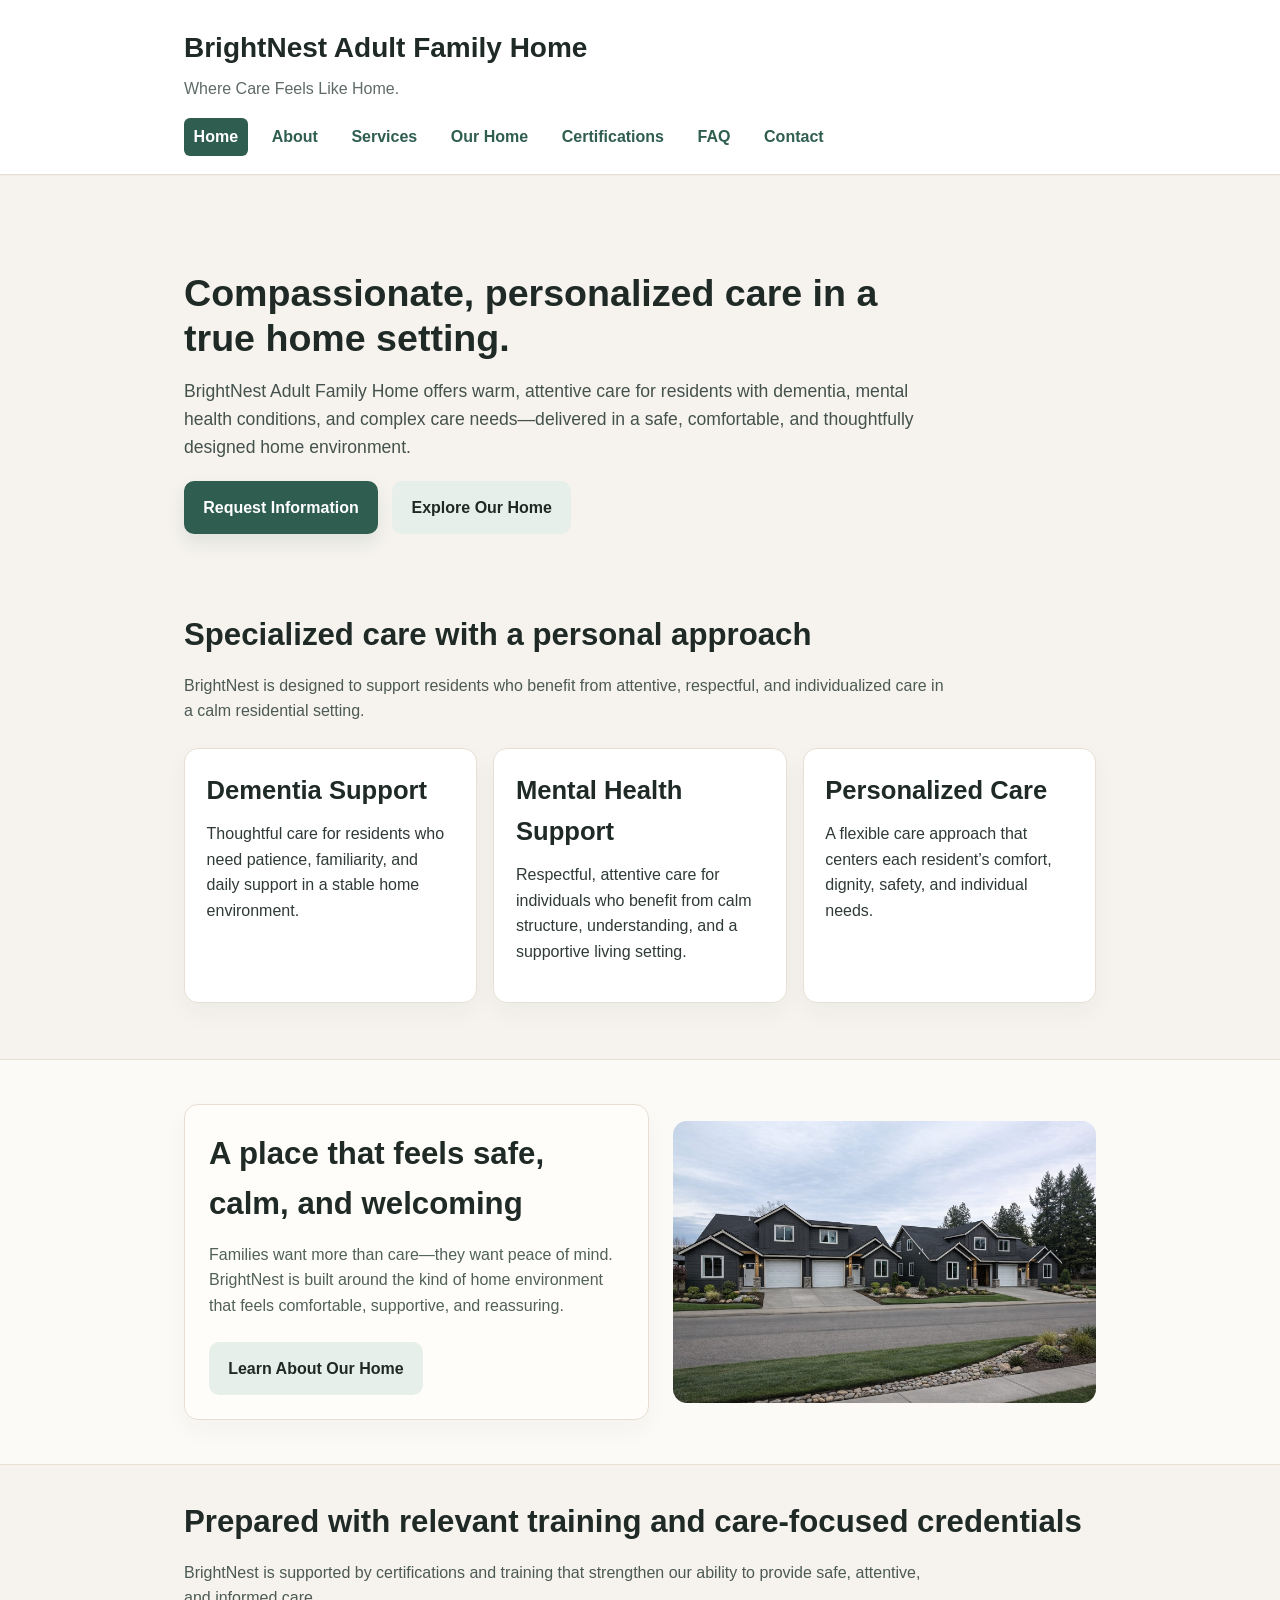
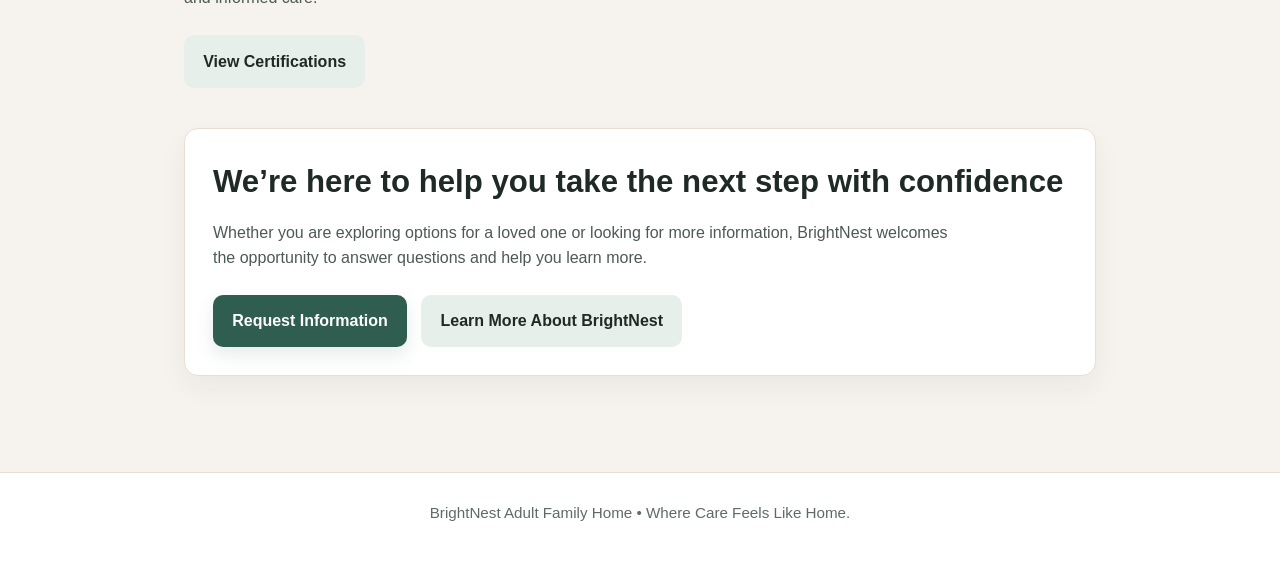
==== index.html @ c759abc0 "Update index.html" ====
<!DOCTYPE html>
<html lang="en">
<head>
  <meta charset="UTF-8" />
  <meta name="viewport" content="width=device-width, initial-scale=1.0" />
  <title>BrightNest Adult Family Home</title>
  <meta name="description" content="BrightNest Adult Family Home — Where Care Feels Like Home." />
  <link rel="stylesheet" href="assets/css/styles.css" />
</head>
<body>

  <header>
    <div class="container">
      <h1>BrightNest Adult Family Home</h1>
      <p>Where Care Feels Like Home.</p>
  
      <nav>
        <a href="index.html" class="active">Home</a>
        <a href="pages/about.html">About</a>
        <a href="pages/services.html">Services</a>
        <a href="pages/our-home.html">Our Home</a>
        <a href="pages/certifications.html">Certifications</a>
        <a href="pages/faq.html">FAQ</a>
        <a href="pages/contact.html">Contact</a>
      </nav>
    </div>
  </header>

  <main>
    
    <section class="hero">
      <div class="container">
        <h2>Compassionate, personalized care in a true home setting.</h2>
        <p>
          BrightNest Adult Family Home offers warm, attentive care for residents with
          dementia, mental health conditions, and complex care needs—delivered in a safe,
          comfortable, and thoughtfully designed home environment.
        </p>
  
        <div class="cta-row">
          <a class="button" href="pages/contact.html">Request Information</a>
          <a class="button button-secondary" href="pages/our-home.html">Explore Our Home</a>
        </div>
      </div>
    </section>

    <section>
      <div class="container">
        <h2 class="section-heading">Specialized care with a personal approach</h2>
        <p class="section-subtext">
          BrightNest is designed to support residents who benefit from attentive, respectful,
          and individualized care in a calm residential setting.
        </p>
  
        <div class="card-grid">
          <div class="card">
            <h2>Dementia Support</h2>
            <p>
              Thoughtful care for residents who need patience, familiarity, and daily support
              in a stable home environment.
            </p>
          </div>
  
          <div class="card">
            <h2>Mental Health Support</h2>
            <p>
              Respectful, attentive care for individuals who benefit from calm structure,
              understanding, and a supportive living setting.
            </p>
          </div>
  
          <div class="card">
            <h2>Personalized Care</h2>
            <p>
              A flexible care approach that centers each resident’s comfort, dignity,
              safety, and individual needs.
            </p>
          </div>
        </div>
      </div>
    </section>

    <section class="soft-section">
      <div class="container">
        <div class="split-layout">
          <div class="warm-panel">
            <h2 class="section-heading">A place that feels safe, calm, and welcoming</h2>
            <p class="section-subtext note-text">
              Families want more than care—they want peace of mind. BrightNest is built around
              the kind of home environment that feels comfortable, supportive, and reassuring.
            </p>
    
            <div class="cta-row">
              <a class="button button-secondary" href="pages/our-home.html">Learn About Our Home</a>
            </div>
          </div>

          <div class="split-image">
            <img src="assets/images/home/brightnest-exterior-front.jpeg" alt="Exterior front view of BrightNest Adult Family Home" />
          </div>
          
        </div>
      </div>
    </section>

    <section>
      <div class="container">
        <h2 class="section-heading">Prepared with relevant training and care-focused credentials</h2>
        <p class="section-subtext">
          BrightNest is supported by certifications and training that strengthen our ability
          to provide safe, attentive, and informed care.
        </p>
  
        <div class="cta-row">
          <a class="button button-secondary" href="pages/certifications.html">View Certifications</a>
        </div>
      </div>
    </section>

    <section>
      <div class="container">
        <div class="cta-panel">
          <h2 class="section-heading">We’re here to help you take the next step with confidence</h2>
          <p class="section-subtext">
            Whether you are exploring options for a loved one or looking for more information,
            BrightNest welcomes the opportunity to answer questions and help you learn more.
          </p>
  
          <div class="cta-row">
            <a class="button" href="pages/contact.html">Request Information</a>
            <a class="button button-secondary" href="pages/about.html">Learn More About BrightNest</a>
          </div>
        </div>
      </div>
    </section>

  </main>

  <footer>
    <div class="site-footer-inner">
      <p>BrightNest Adult Family Home • Where Care Feels Like Home.</p>
    </div>
  </footer>

  <script src="assets/js/main.js"></script>
</body>
</html>
---- assets/css/styles.css ----
/* =========================
   BrightNest Base Styles
   ========================= */

* {
  box-sizing: border-box;
}

body {
  margin: 0;
  font-family: Arial, sans-serif;
  color: #2f3a36;
  background-color: #f6f3ee;
  line-height: 1.6;
}

img {
  max-width: 100%;
  height: auto;
  display: block;
}

a {
  color: #2f5d50;
  text-decoration: none;
}

a:hover {
  text-decoration: underline;
}

header {
  background-color: #ffffff;
  border-bottom: 1px solid #e7dfd4;
  padding: 1.6rem 1.5rem 1.1rem;
  box-shadow: 0 1px 0 rgba(0, 0, 0, 0.02);
}

header h1 {
  margin: 0;
  font-size: 1.75rem;
  color: #1f2a26;
}

header p {
  margin: 0.35rem 0 1rem;
  color: #5f6b66;
}

nav {
  display: flex;
  flex-wrap: wrap;
  gap: 0.9rem;
}

nav a {
  font-weight: 600;
  padding: 0.4rem 0.6rem;
  border-radius: 6px;
}

nav a:hover {
  background-color: #eef3ef;
  text-decoration: none;
}

nav a.active {
  background-color: #2f5d50;
  color: #ffffff;
}

main {
  padding: 2.5rem 0 3.5rem;
}

section {
  margin-bottom: 2.5rem;
}

h2 {
  font-size: 1.6rem;
  color: #1f2a26;
  margin-top: 0;
}

p {
  margin-top: 0;
}

footer {
  background-color: #ffffff;
  border-top: 1px solid #e7dfd4;
  padding: 1.75rem 1.5rem;
  color: #5f6b66;
  font-size: 0.95rem;
  text-align: center;
}

.site-footer-inner {
  max-width: 960px;
  margin: 0 auto;
  padding: 0 1.5rem;
}

.hero {
  padding: 3.5rem 0 2.25rem;
  text-align: left;
}

.hero h2 {
  font-size: 2.35rem;
  line-height: 1.2;
  margin-bottom: 1rem;
  max-width: 760px;
}

.hero p {
  font-size: 1.1rem;
  max-width: 760px;
  color: #44514c;
}

.page-intro {
  margin-bottom: 2rem;
}

.card {
  background-color: #ffffff;
  border: 1px solid #e7dfd4;
  border-radius: 14px;
  padding: 1.35rem;
  margin-bottom: 1rem;
  box-shadow: 0 10px 24px rgba(31, 42, 38, 0.04);
}

.cta-row {
  display: flex;
  flex-wrap: wrap;
  gap: 0.9rem;
  margin-top: 1.25rem;
}

.button {
  display: inline-block;
  background-color: #2f5d50;
  color: #ffffff;
  padding: 0.85rem 1.2rem;
  border-radius: 10px;
  font-weight: 600;
  text-decoration: none;
  box-shadow: 0 8px 18px rgba(47, 93, 80, 0.12);
}

.button:hover {
  text-decoration: none;
  opacity: 0.92;
}

.button-secondary {
  background-color: #e6efe9;
  color: #1f2a26;
  box-shadow: none;
}

.section-heading {
  margin-bottom: 0.8rem;
  font-size: 1.95rem;
}

.section-subtext {
  max-width: 760px;
  margin-bottom: 1.5rem;
  color: #4c5954;
}

.card-grid {
  display: grid;
  gap: 1rem;
  grid-template-columns: repeat(auto-fit, minmax(220px, 1fr));
}

.soft-section {
  background-color: #fcfaf7;
  border-top: 1px solid #e7dfd4;
  border-bottom: 1px solid #e7dfd4;
  padding: 2.75rem 0;
  margin: 2rem 0;
}

.cta-panel {
  background-color: #ffffff;
  border: 1px solid #e7dfd4;
  border-radius: 14px;
  padding: 1.75rem;
  box-shadow: 0 12px 28px rgba(31, 42, 38, 0.05);
}

.container {
  max-width: 960px;
  margin: 0 auto;
  padding: 0 1.5rem;
}

.image-placeholder {
  background-color: #ece6dd;
  border: 1px solid #ddd3c6;
  border-radius: 14px;
  min-height: 260px;
  display: flex;
  align-items: center;
  justify-content: center;
  color: #6a756f;
  font-weight: 600;
  text-align: center;
  padding: 1rem;
}


.split-image {
  min-height: 260px;
  border-radius: 14px;
  overflow: hidden;
}

.split-image img {
  width: 100%;
  height: 100%;
  object-fit: cover;
  display: block;
}

.split-layout {
  display: grid;
  grid-template-columns: 1.1fr 1fr;
  gap: 1.5rem;
  align-items: center;
}

.warm-panel {
  background-color: #fffdf9;
  border: 1px solid #e7dfd4;
  border-radius: 14px;
  padding: 1.5rem;
  box-shadow: 0 10px 24px rgba(31, 42, 38, 0.04);
}

.note-text {
  color: #50605a;
}

.card h2 {
  margin-top: 0;
  margin-bottom: 0.6rem;
}

@media (max-width: 820px) {
  .split-layout {
    grid-template-columns: 1fr;
  }

  .image-placeholder {
    min-height: 220px;
  }

   .split-image {
     min-height: 220px;
  }
}

@media (max-width: 640px) {
  header h1 {
    font-size: 1.45rem;
  }

  .hero h2 {
    font-size: 1.85rem;
  }

  main {
    padding: 2rem 0 2.75rem;
  }

  .container {
    padding: 0 1rem;
  }
  .site-footer-inner {
    padding: 0 1rem;
  }

}
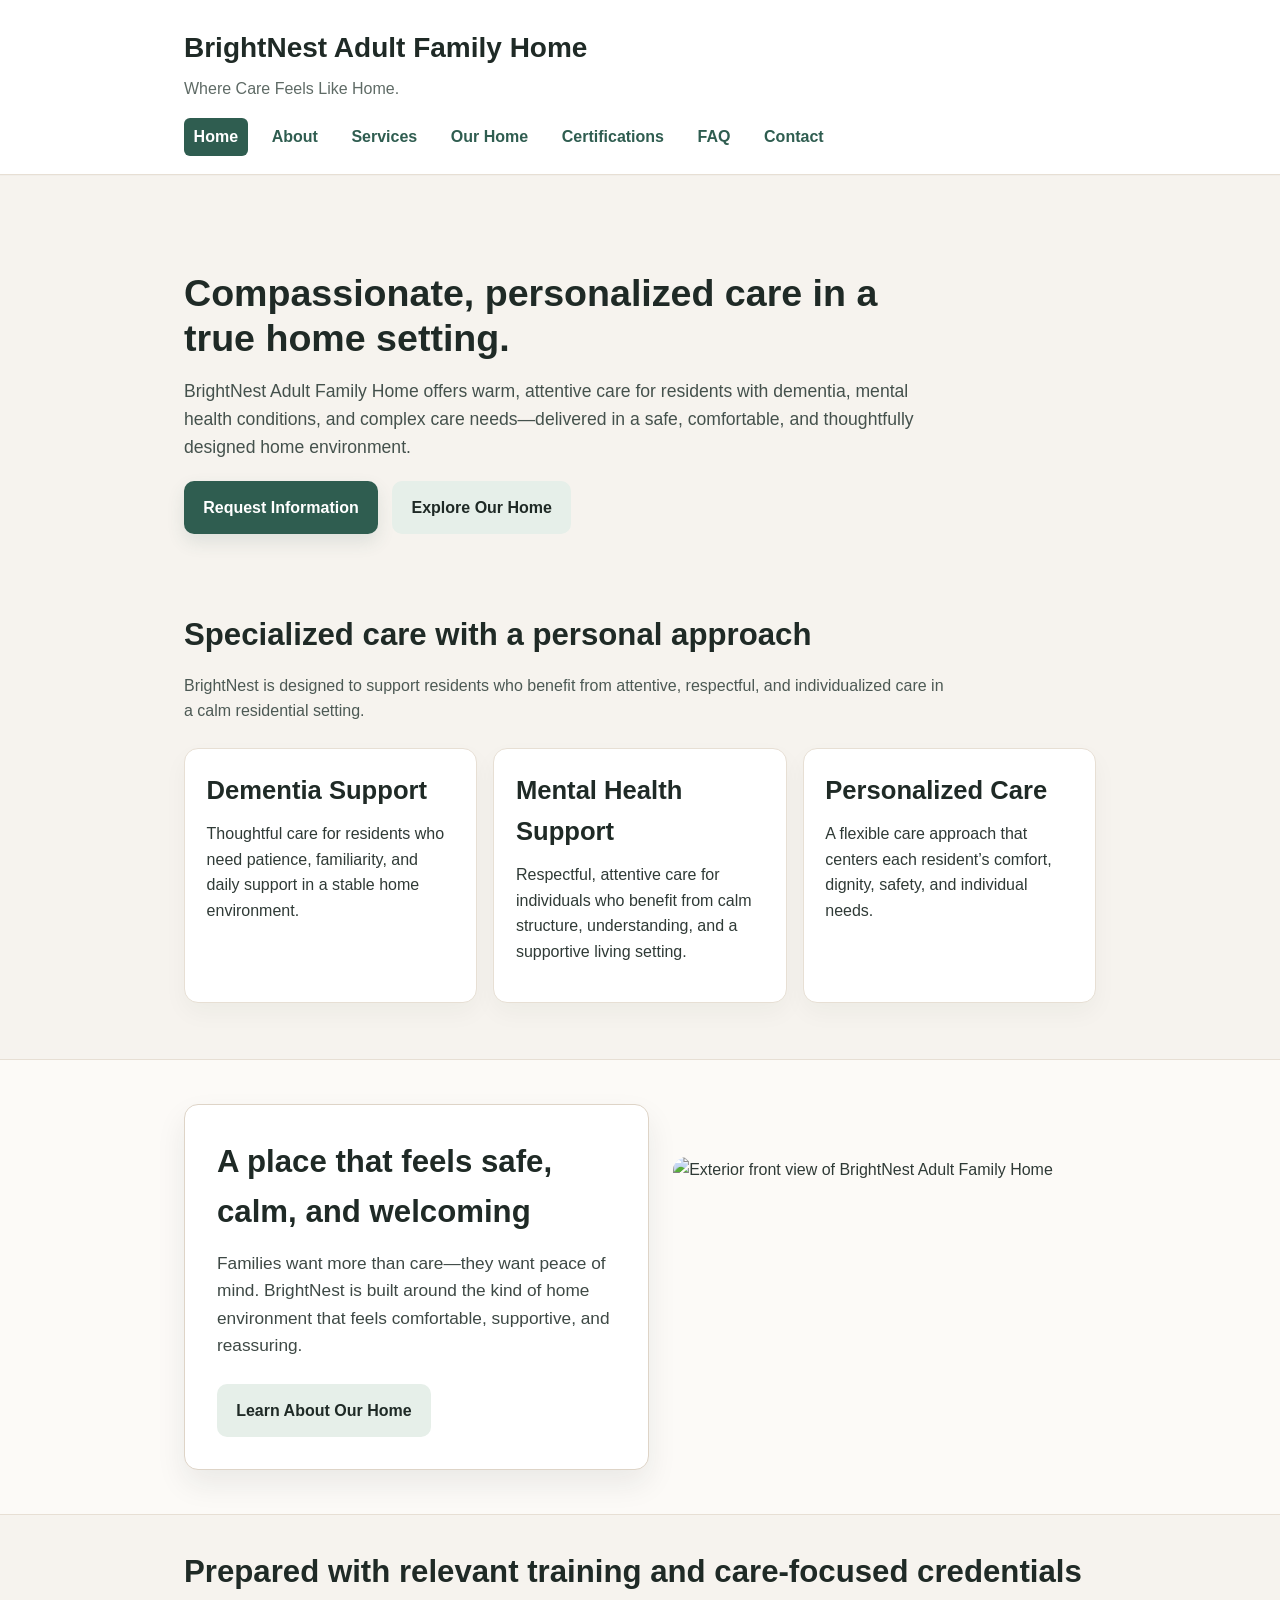
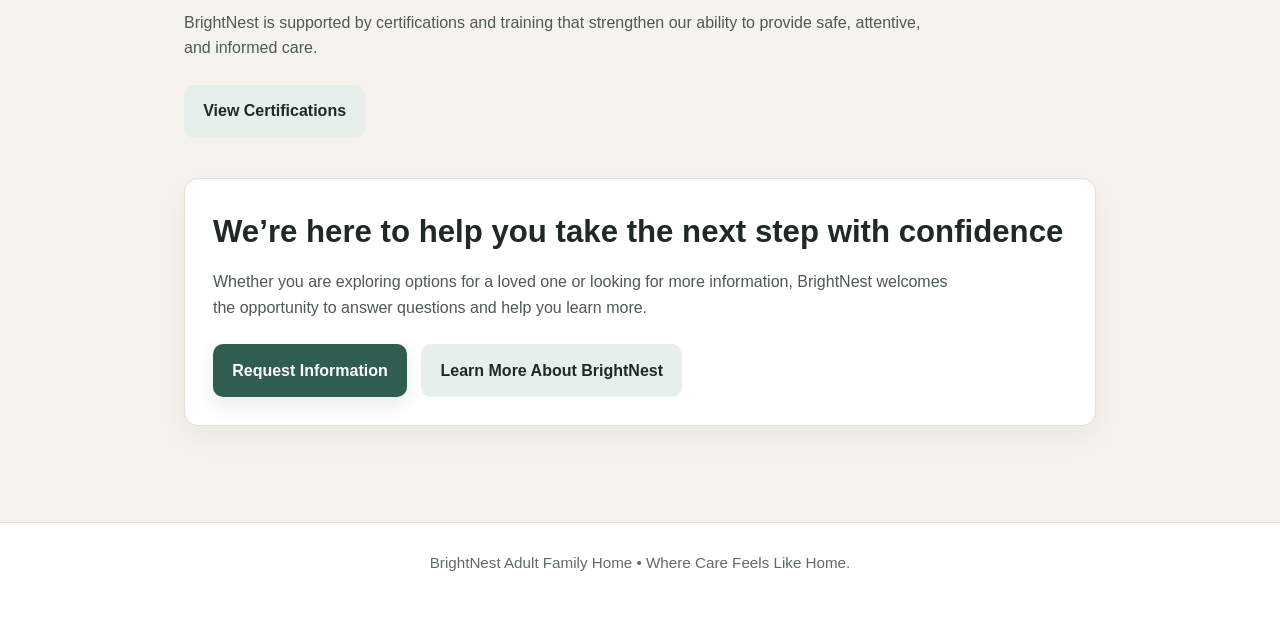
==== commit 36871ed8: "Update index.html" ====
--- a/index.html
+++ b/index.html
@@ -96,7 +96,7 @@
           </div>
 
           <div class="split-image">
-            <img src="assets/images/home/brightnest-exterior-front.jpeg" alt="Exterior front view of BrightNest Adult Family Home" />
+            <img src="assets/images/home/brightnest-exterior-front.jpg" alt="Exterior front view of BrightNest Adult Family Home" />
           </div>
           
         </div>
--- a/assets/css/styles.css
+++ b/assets/css/styles.css
@@ -237,15 +237,16 @@
 }
 
 .warm-panel {
-  background-color: #fffdf9;
-  border: 1px solid #e7dfd4;
-  border-radius: 14px;
-  padding: 1.5rem;
-  box-shadow: 0 10px 24px rgba(31, 42, 38, 0.04);
+  background-color: #ffffff;
+  border: 1px solid #ded4c7;
+  border-radius: 14px;
+  padding: 2rem;
+  box-shadow: 0 14px 30px rgba(31, 42, 38, 0.08);
 }
 
 .note-text {
-  color: #50605a;
+  color: #3e4945;
+  font-size: 1.08rem;
 }
 
 .card h2 {
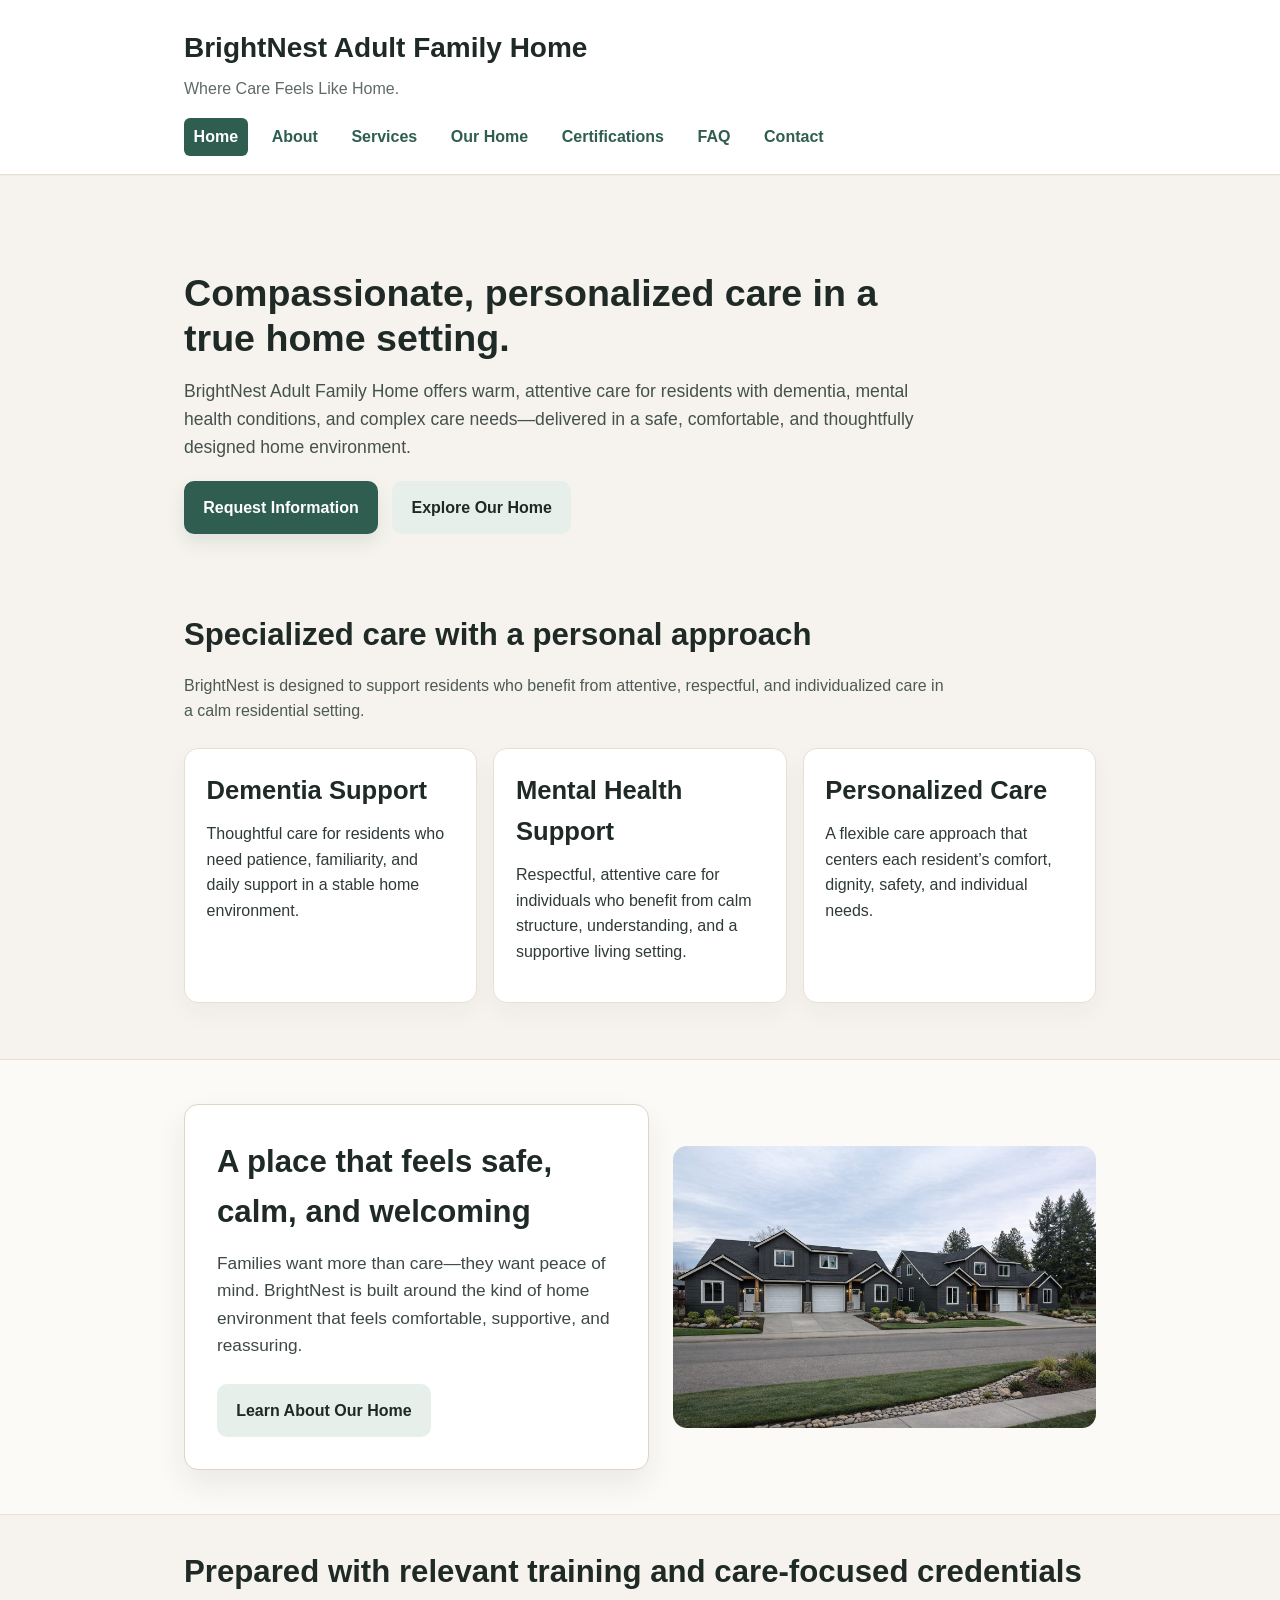
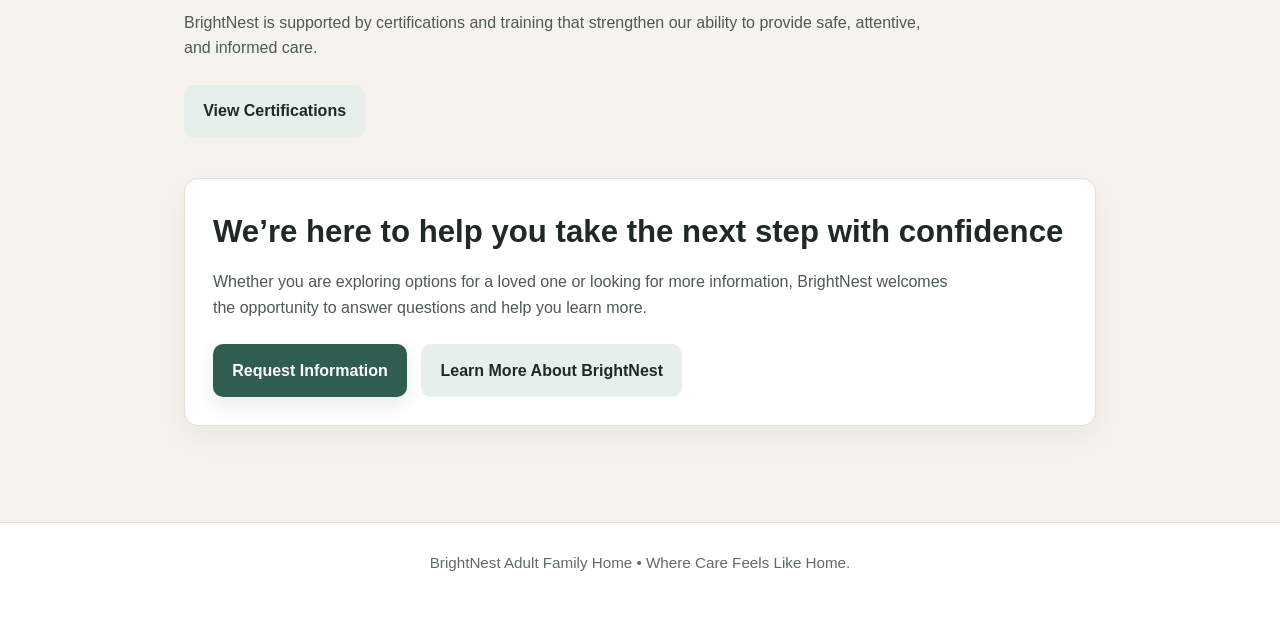
==== commit 564e73a3: "Update index.html" ====
--- a/index.html
+++ b/index.html
@@ -96,7 +96,7 @@
           </div>
 
           <div class="split-image">
-            <img src="assets/images/home/brightnest-exterior-front.jpg" alt="Exterior front view of BrightNest Adult Family Home" />
+            <img src="assets/images/home/brightnest-exterior-front.jpeg" alt="Exterior front view of BrightNest Adult Family Home" />
           </div>
           
         </div>
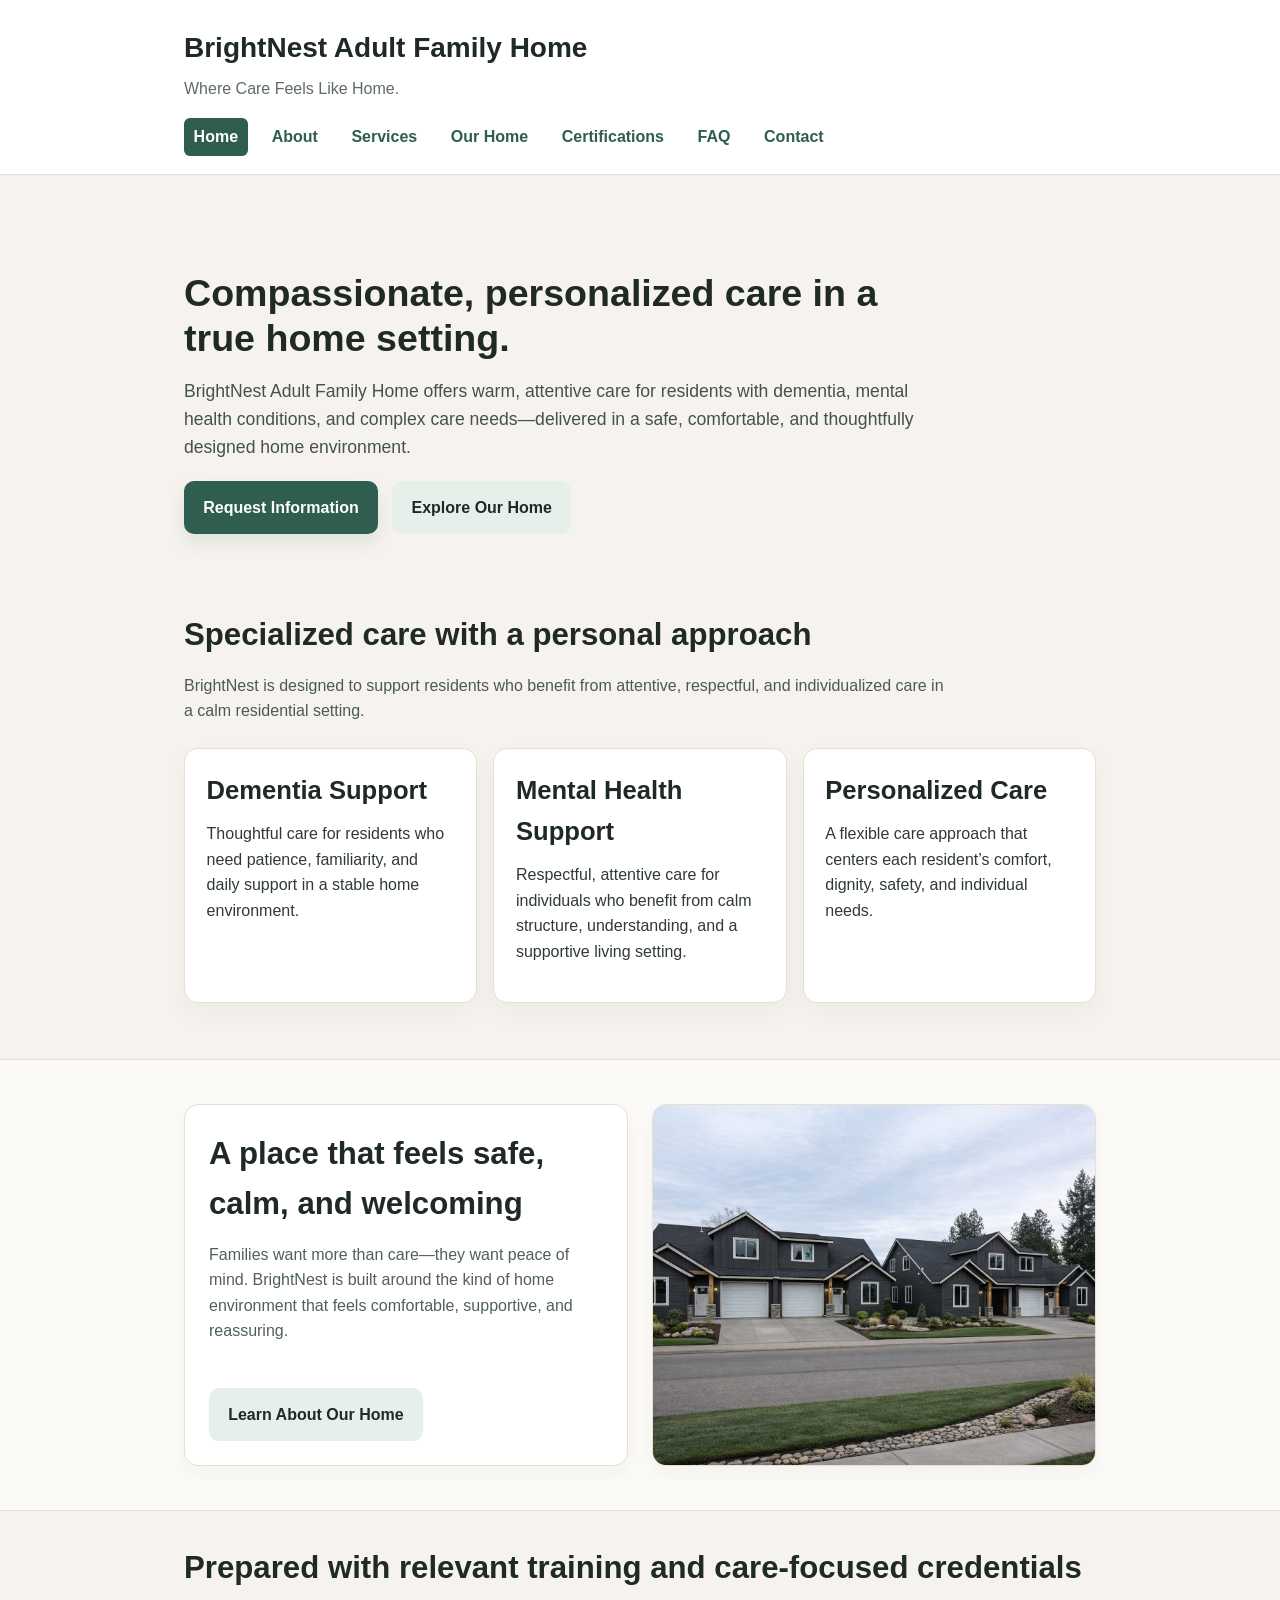
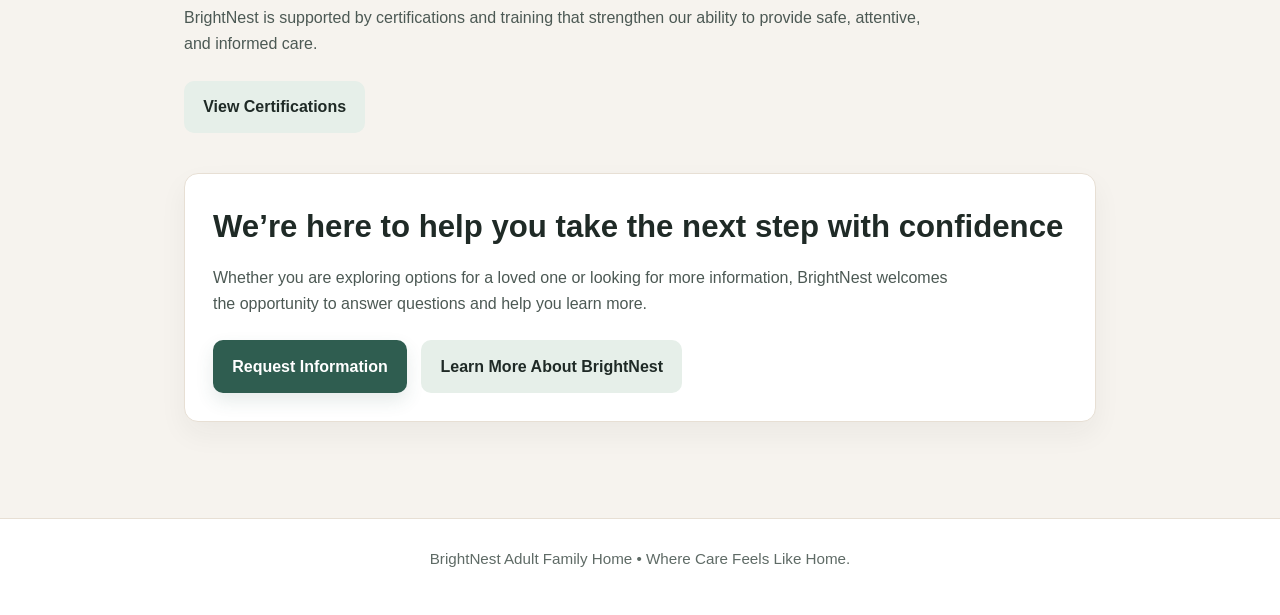
==== commit f4587416: "Update index.html" ====
--- a/index.html
+++ b/index.html
@@ -94,11 +94,12 @@
               <a class="button button-secondary" href="pages/our-home.html">Learn About Our Home</a>
             </div>
           </div>
-
           <div class="split-image">
-            <img src="assets/images/home/brightnest-exterior-front.jpeg" alt="Exterior front view of BrightNest Adult Family Home" />
+            <img src="assets/images/home/brightnest-exterior-front.jpeg" alt="Exterior view of BrightNest Adult Family Home" />
+            <p class="image-caption">
+              BrightNest Adult Family Home — a safe, residential environment designed for comfort, dignity, and attentive care.
+            </p>
           </div>
-          
         </div>
       </div>
     </section>
--- a/assets/css/styles.css
+++ b/assets/css/styles.css
@@ -215,11 +215,36 @@
   padding: 1rem;
 }
 
+/* =========================
+   FINAL BALANCED SPLIT LAYOUT
+   ========================= */
+
+.split-layout {
+  display: grid;
+  grid-template-columns: 1fr 1fr;
+  gap: 1.5rem;
+  align-items: stretch;
+}
+
+.warm-panel {
+  background-color: #ffffff;
+  border: 1px solid #e7dfd4;
+  border-radius: 14px;
+  padding: 1.5rem;
+  box-shadow: 0 8px 18px rgba(31, 42, 38, 0.04);
+  display: flex;
+  flex-direction: column;
+  justify-content: center;
+}
 
 .split-image {
   min-height: 260px;
+  border: 1px solid #e7dfd4;
   border-radius: 14px;
   overflow: hidden;
+  background-color: #ffffff;
+  box-shadow: 0 8px 18px rgba(31, 42, 38, 0.04);
+  display: flex;
 }
 
 .split-image img {
@@ -229,24 +254,8 @@
   display: block;
 }
 
-.split-layout {
-  display: grid;
-  grid-template-columns: 1.1fr 1fr;
-  gap: 1.5rem;
-  align-items: center;
-}
-
-.warm-panel {
-  background-color: #ffffff;
-  border: 1px solid #ded4c7;
-  border-radius: 14px;
-  padding: 2rem;
-  box-shadow: 0 14px 30px rgba(31, 42, 38, 0.08);
-}
-
 .note-text {
-  color: #3e4945;
-  font-size: 1.08rem;
+  color: #50605a;
 }
 
 .card h2 {
@@ -254,6 +263,10 @@
   margin-bottom: 0.6rem;
 }
 
+/* =========================
+   RESPONSIVE
+   ========================= */
+
 @media (max-width: 820px) {
   .split-layout {
     grid-template-columns: 1fr;
@@ -263,8 +276,8 @@
     min-height: 220px;
   }
 
-   .split-image {
-     min-height: 220px;
+  .split-image {
+    min-height: 220px;
   }
 }
 
@@ -284,8 +297,8 @@
   .container {
     padding: 0 1rem;
   }
+
   .site-footer-inner {
     padding: 0 1rem;
   }
-
-}
+}
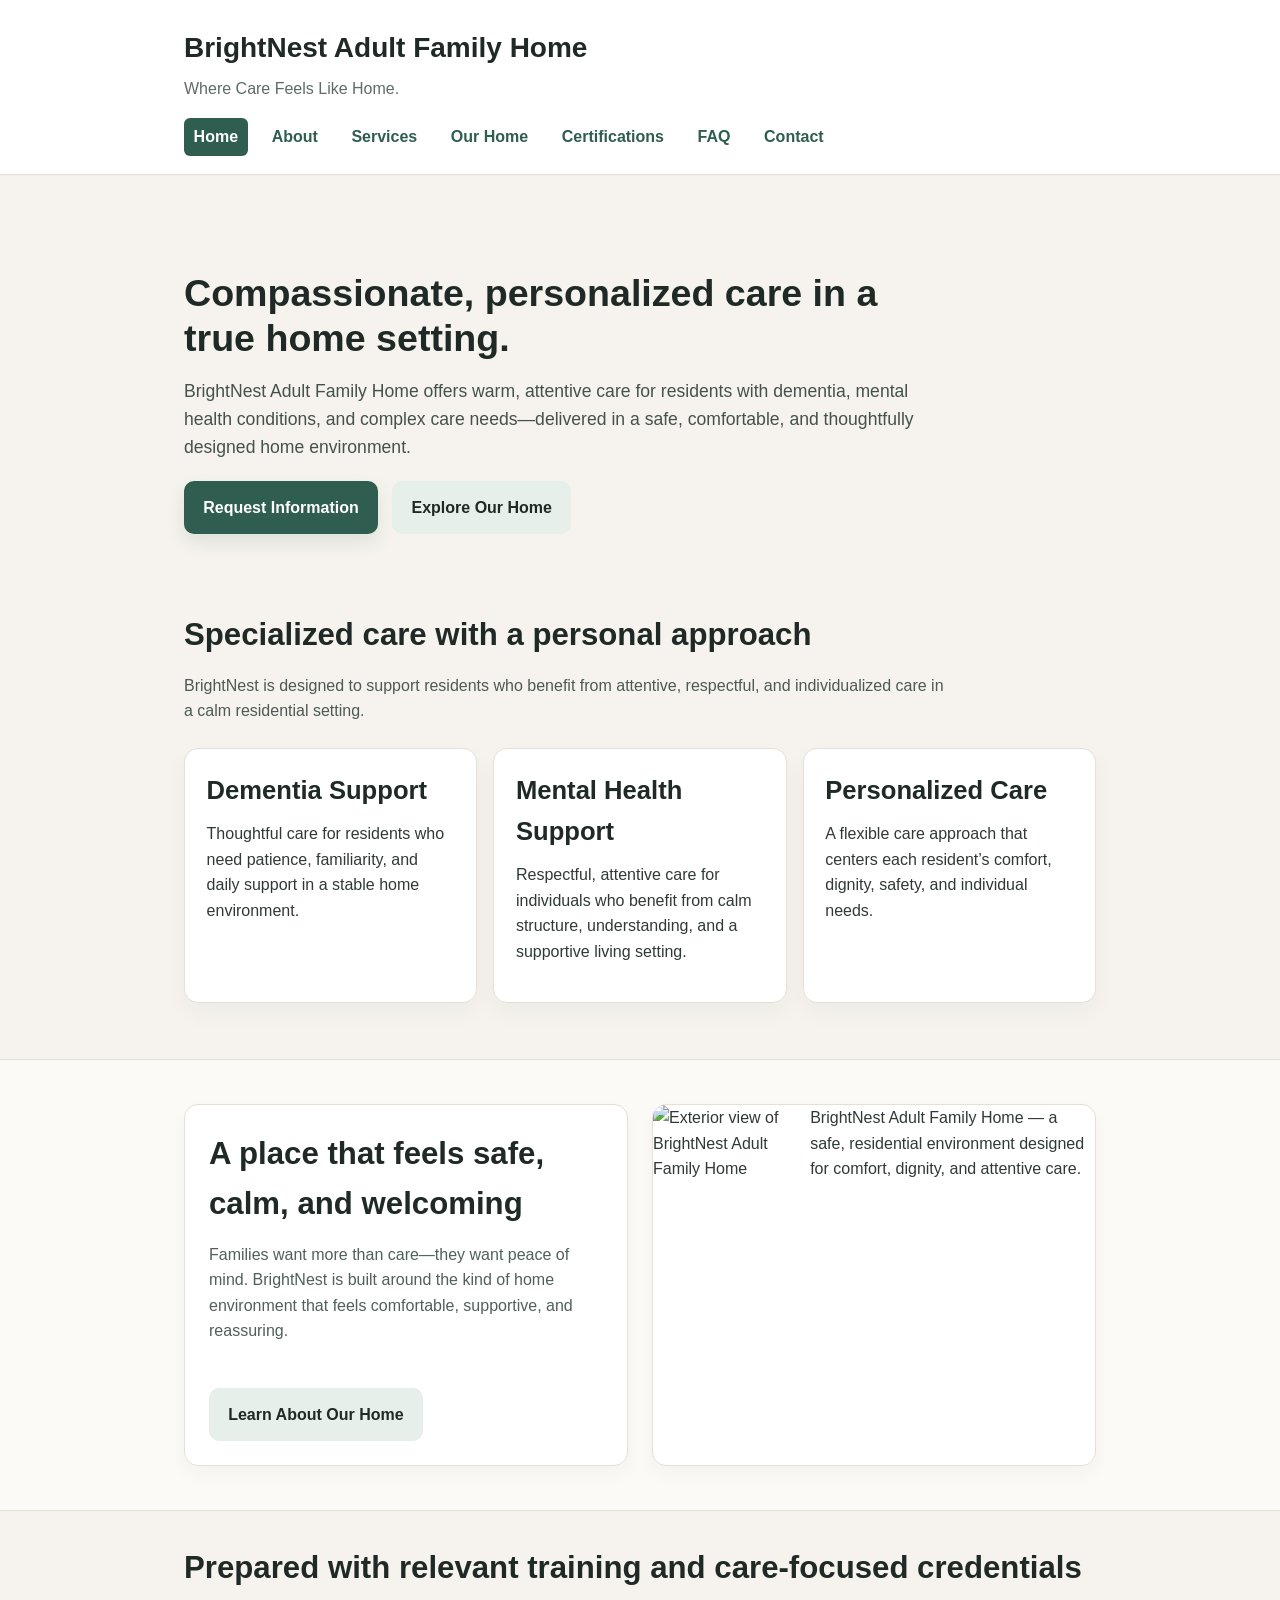
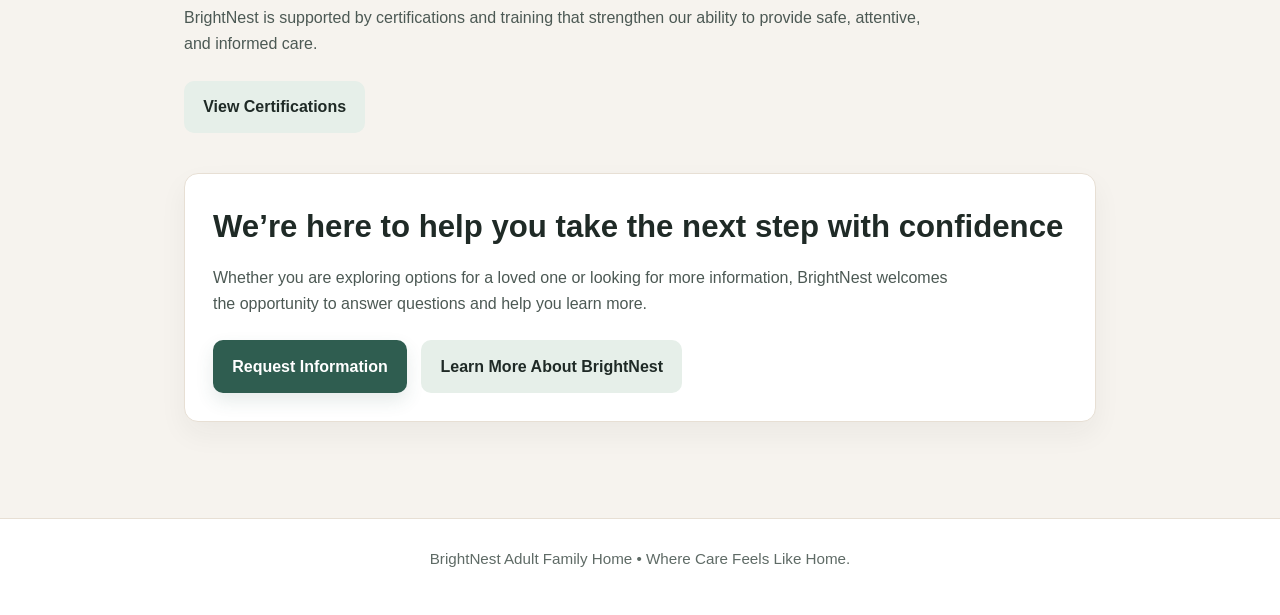
==== commit 67f76b88: "Update index.html" ====
--- a/index.html
+++ b/index.html
@@ -95,7 +95,7 @@
             </div>
           </div>
           <div class="split-image">
-            <img src="assets/images/home/brightnest-exterior-front.jpeg" alt="Exterior view of BrightNest Adult Family Home" />
+            <img src="assets/images/home/brightnest-exterior-front.jpg" alt="Exterior view of BrightNest Adult Family Home" />
             <p class="image-caption">
               BrightNest Adult Family Home — a safe, residential environment designed for comfort, dignity, and attentive care.
             </p>
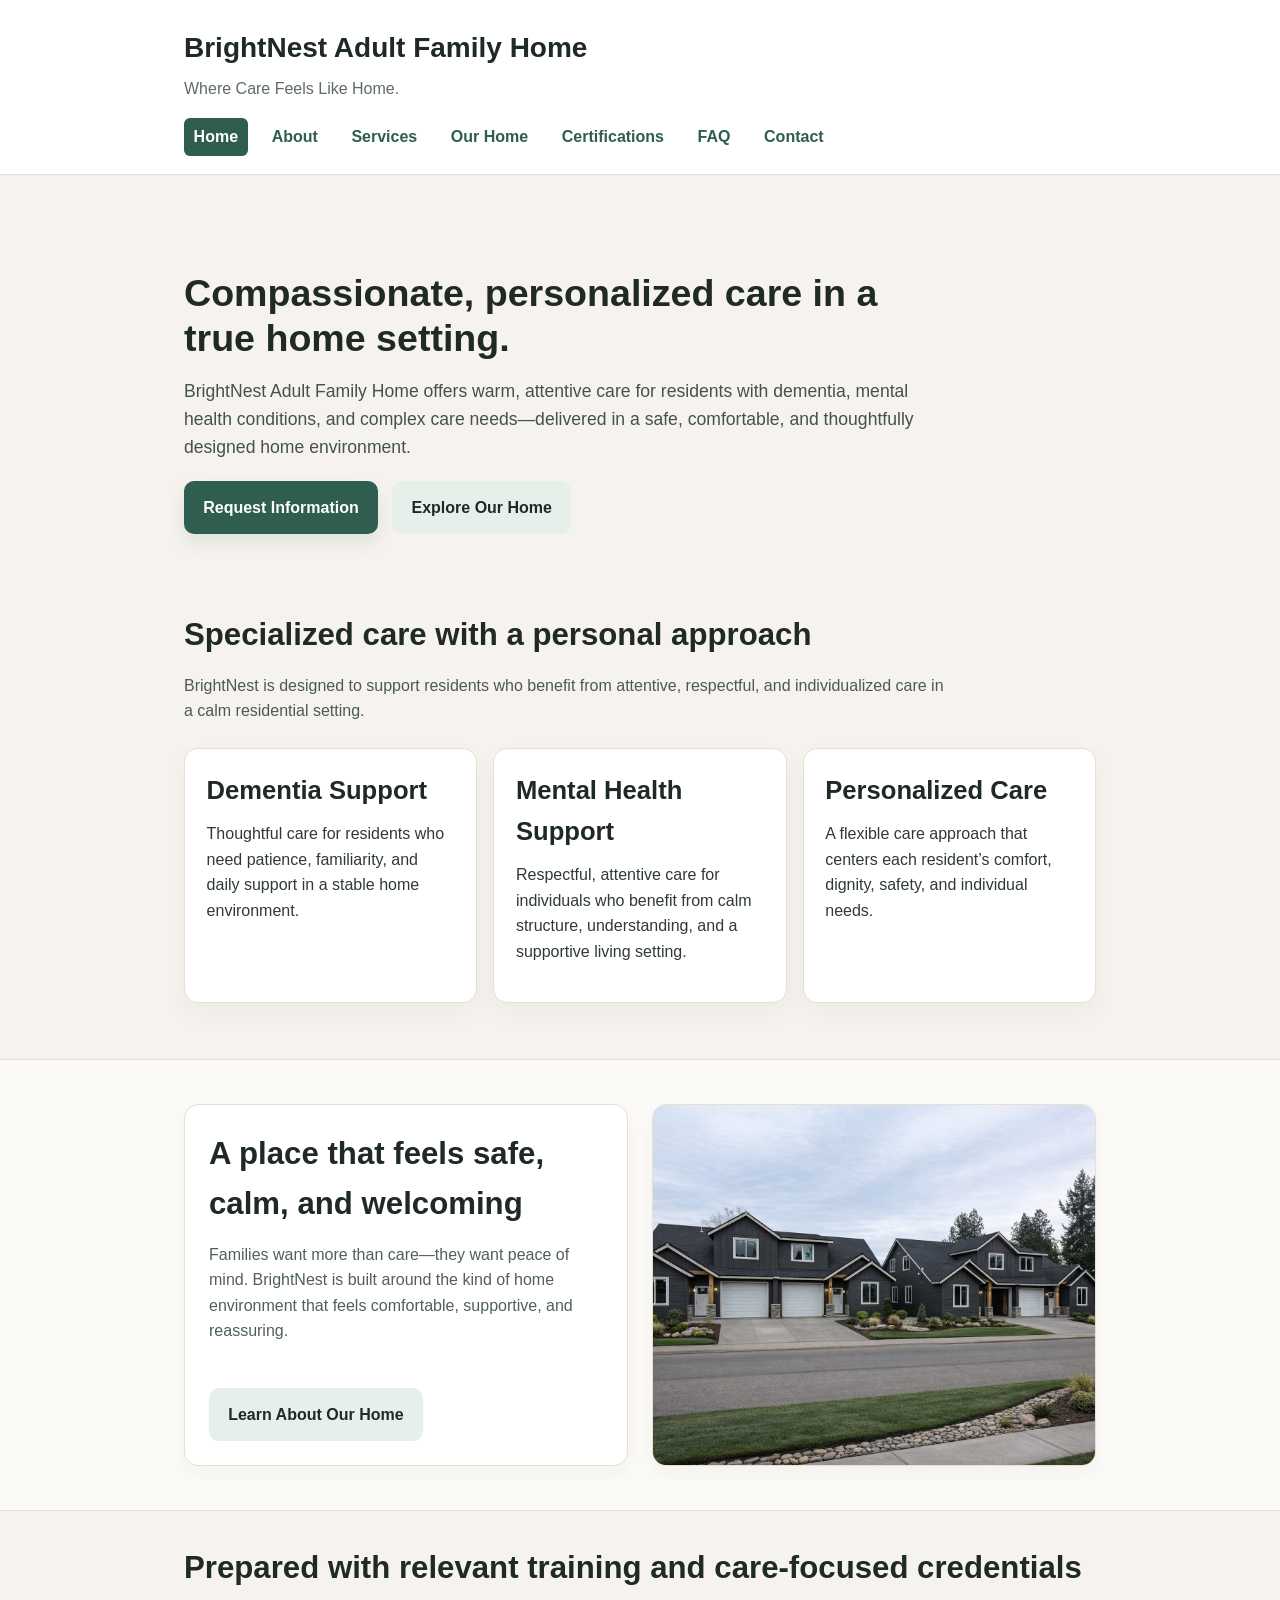
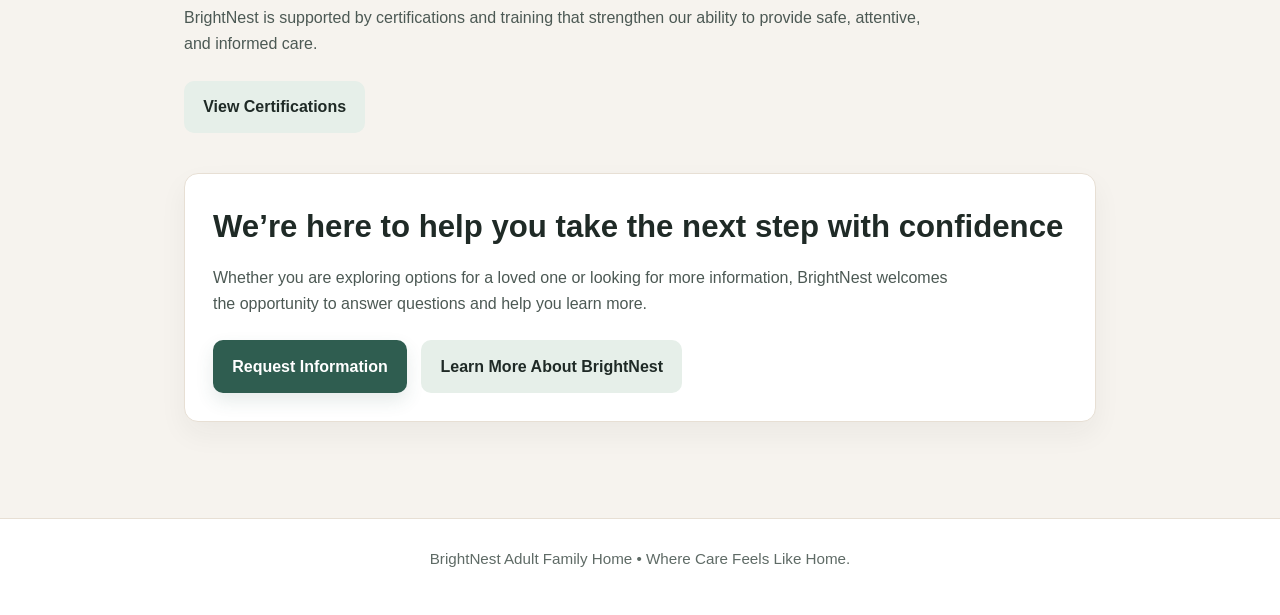
==== commit 6df1d539: "Update index.html" ====
--- a/index.html
+++ b/index.html
@@ -95,7 +95,7 @@
             </div>
           </div>
           <div class="split-image">
-            <img src="assets/images/home/brightnest-exterior-front.jpg" alt="Exterior view of BrightNest Adult Family Home" />
+            <img src="assets/images/home/brightnest-exterior-front.jpeg" alt="Exterior view of BrightNest Adult Family Home" />
             <p class="image-caption">
               BrightNest Adult Family Home — a safe, residential environment designed for comfort, dignity, and attentive care.
             </p>
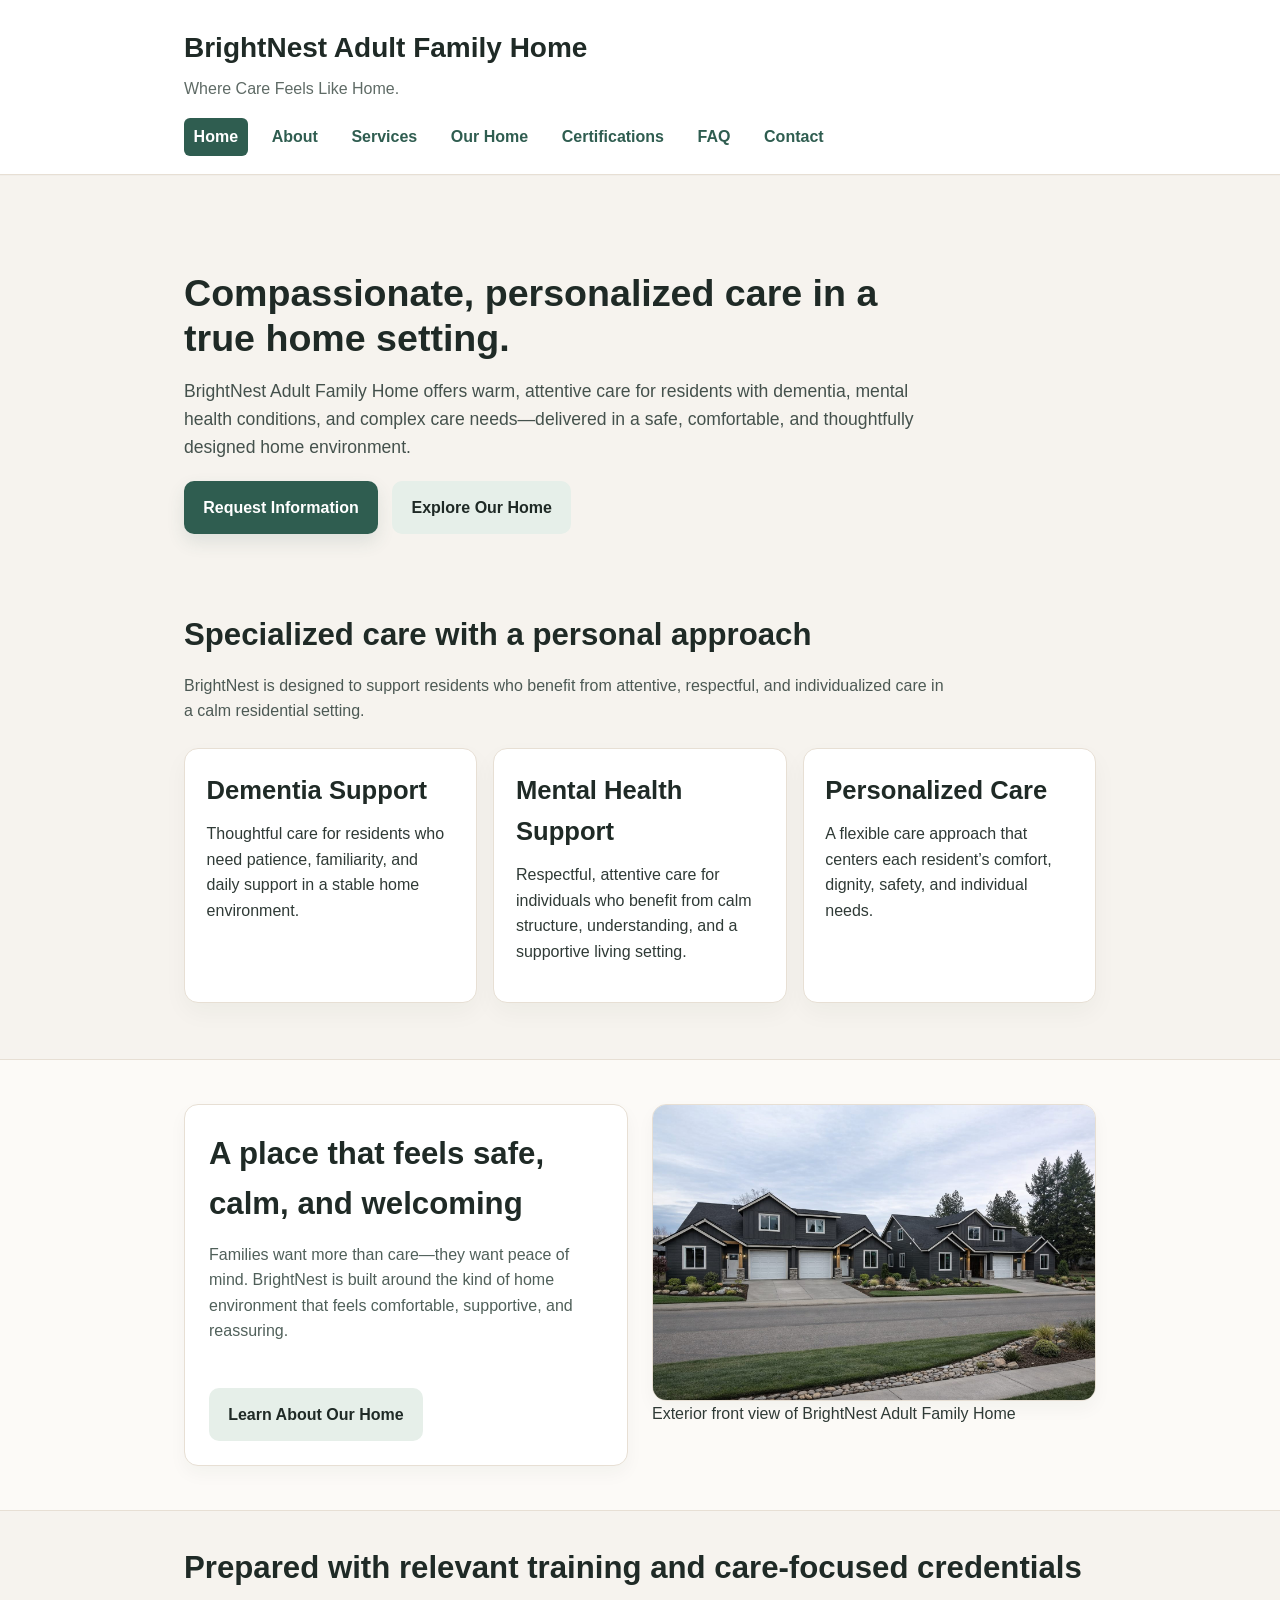
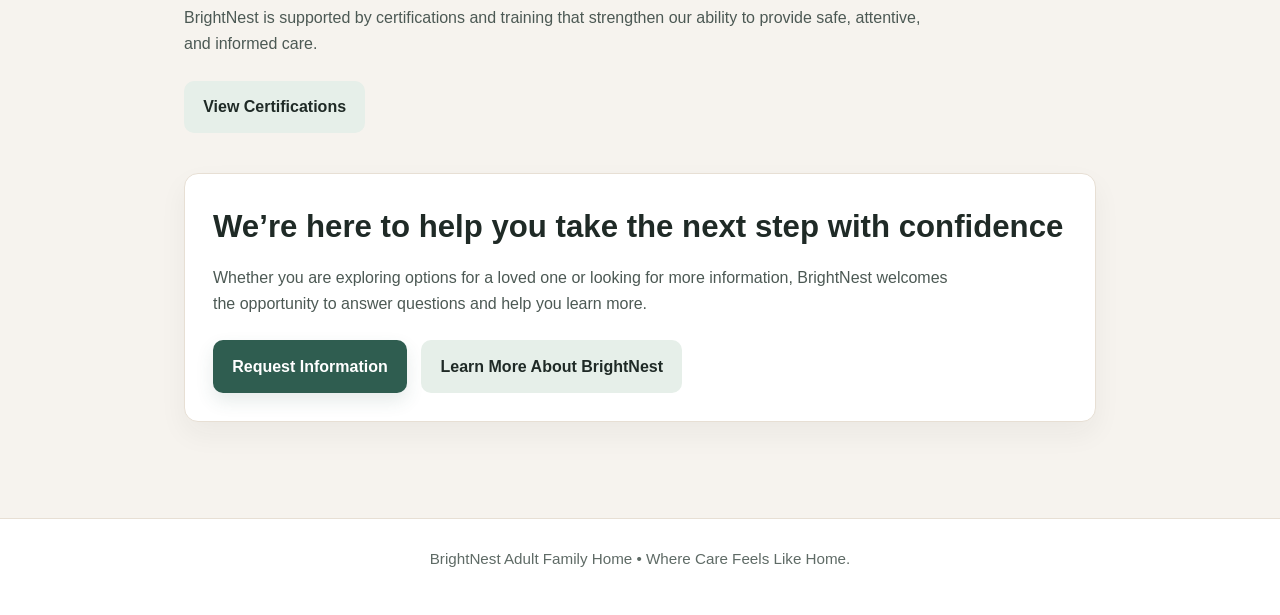
==== commit 51940bd2: "Update index.html" ====
--- a/index.html
+++ b/index.html
@@ -94,12 +94,17 @@
               <a class="button button-secondary" href="pages/our-home.html">Learn About Our Home</a>
             </div>
           </div>
-          <div class="split-image">
-            <img src="assets/images/home/brightnest-exterior-front.jpeg" alt="Exterior view of BrightNest Adult Family Home" />
-            <p class="image-caption">
-              BrightNest Adult Family Home — a safe, residential environment designed for comfort, dignity, and attentive care.
+
+          <!-- ✅ UPDATED IMAGE BLOCK -->
+          <div class="image-panel">
+            <div class="split-image">
+              <img src="assets/images/home/brightnest-exterior-front.jpeg" alt="Exterior front view of BrightNest Adult Family Home" />
+            </div>
+            <p class="image-label">
+              Exterior front view of BrightNest Adult Family Home
             </p>
           </div>
+
         </div>
       </div>
     </section>
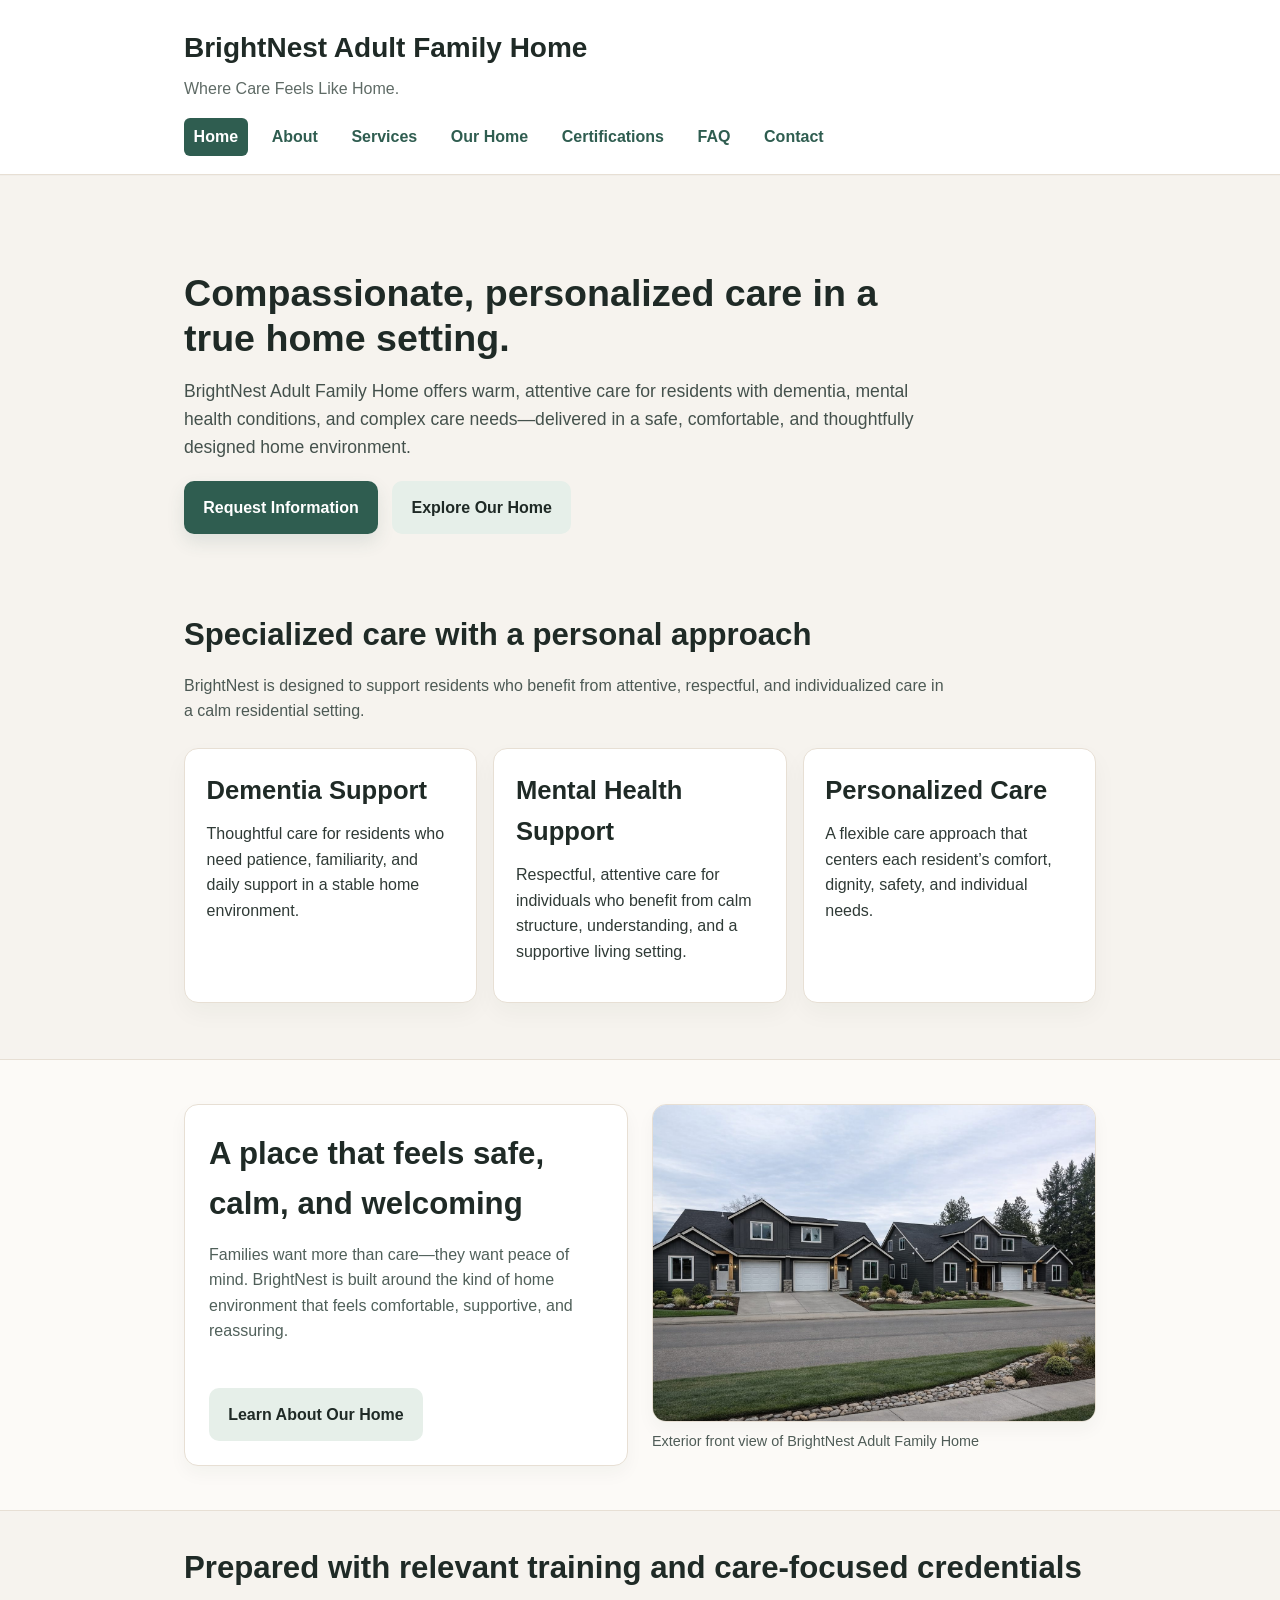
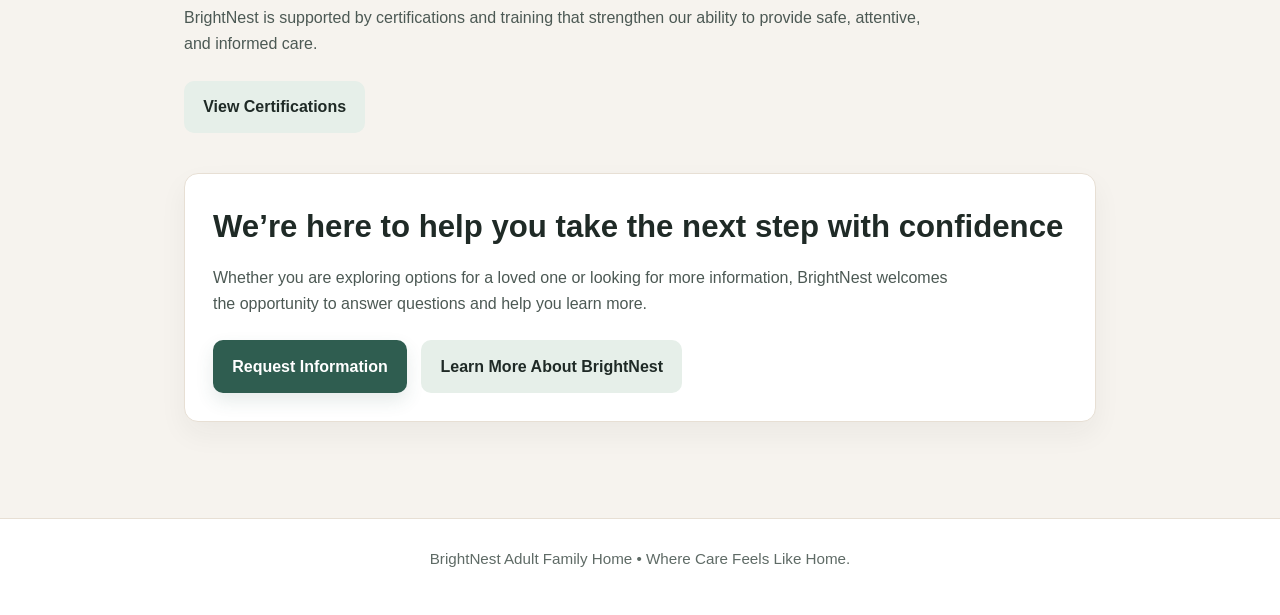
==== commit 4701dd33: "Update index.html" ====
--- a/index.html
+++ b/index.html
@@ -95,16 +95,15 @@
             </div>
           </div>
 
-          <!-- ✅ UPDATED IMAGE BLOCK -->
           <div class="image-panel">
             <div class="split-image">
-              <img src="assets/images/home/brightnest-exterior-front.jpeg" alt="Exterior front view of BrightNest Adult Family Home" />
+              <img
+                src="assets/images/home/brightnest-exterior-front.jpeg"
+                alt="Exterior front view of BrightNest Adult Family Home"
+              />
             </div>
-            <p class="image-label">
-              Exterior front view of BrightNest Adult Family Home
-            </p>
+            <p class="image-label">Exterior front view of BrightNest Adult Family Home</p>
           </div>
-
         </div>
       </div>
     </section>
--- a/assets/css/styles.css
+++ b/assets/css/styles.css
@@ -216,7 +216,7 @@
 }
 
 /* =========================
-   FINAL BALANCED SPLIT LAYOUT
+   SPLIT LAYOUT
    ========================= */
 
 .split-layout {
@@ -237,14 +237,25 @@
   justify-content: center;
 }
 
+/* =========================
+   FIXED IMAGE PANEL (FINAL)
+   ========================= */
+
+.image-panel {
+  display: grid;
+  grid-template-rows: minmax(0, 1fr) auto;
+  height: 100%;
+  align-self: stretch;
+}
+
 .split-image {
-  min-height: 260px;
+  height: 100%;
+  min-height: 0;
   border: 1px solid #e7dfd4;
   border-radius: 14px;
   overflow: hidden;
   background-color: #ffffff;
   box-shadow: 0 8px 18px rgba(31, 42, 38, 0.04);
-  display: flex;
 }
 
 .split-image img {
@@ -254,6 +265,13 @@
   display: block;
 }
 
+.image-label {
+  margin-top: 0.6rem;
+  font-size: 0.9rem;
+  color: #4f5c57;
+  line-height: 1.4;
+}
+
 .note-text {
   color: #50605a;
 }
